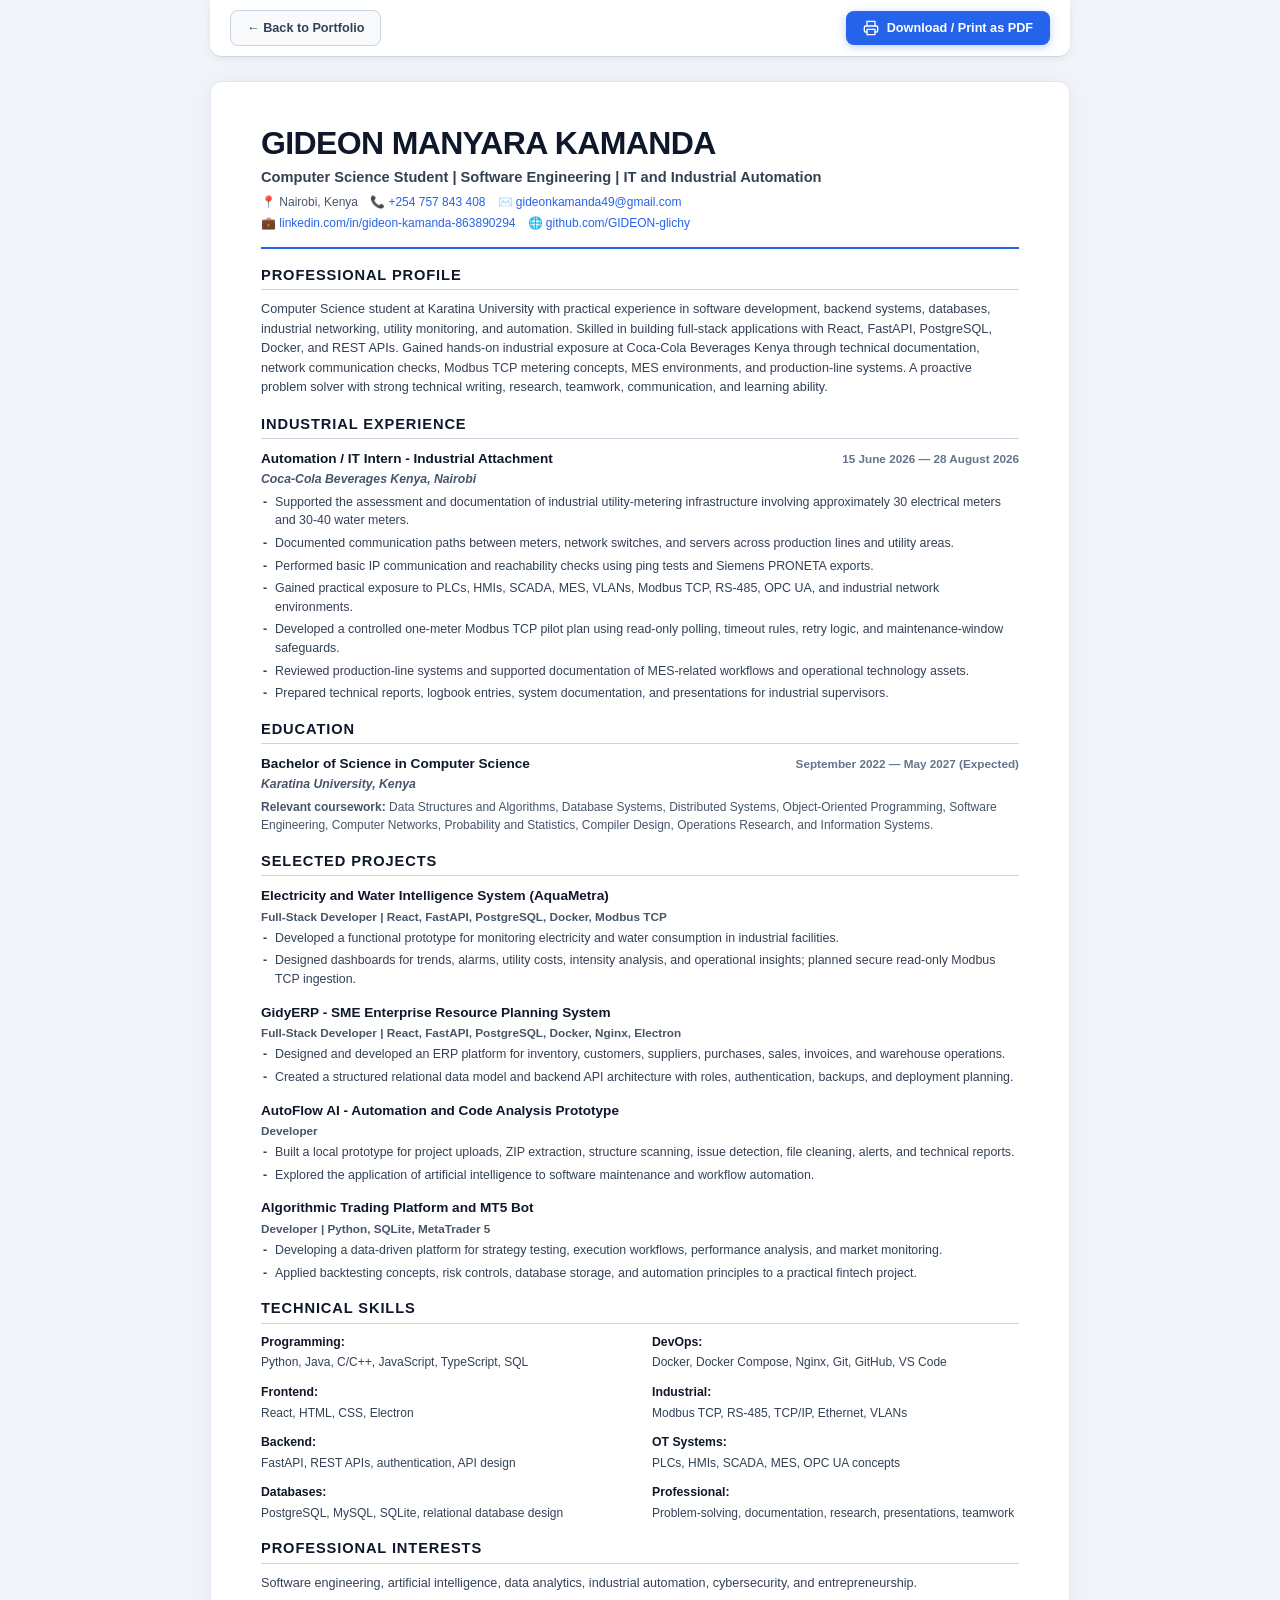
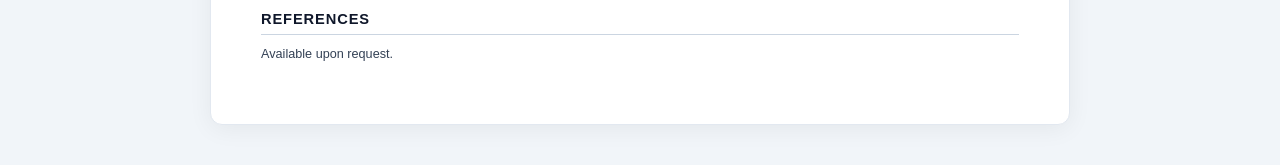
==== cv.html @ 9bbdd0fd "Add official curriculum vitae cv.html and link across portfolio" ====
<!doctype html>
<html lang="en">
<head>
  <meta charset="utf-8">
  <meta name="viewport" content="width=device-width, initial-scale=1">
  <title>Gideon Manyara Kamanda — Curriculum Vitae</title>
  <link rel="icon" href="data:image/svg+xml,<svg xmlns='http://www.w3.org/2000/svg' viewBox='0 0 100 100'><rect width='100' height='100' rx='25' fill='%232563eb'/><text x='50%' y='55%' dominant-baseline='central' text-anchor='middle' fill='%23ffffff' font-size='48' font-weight='900' font-family='sans-serif'>GK</text></svg>">
  <style>
    @page {
      size: A4;
      margin: 12mm 15mm;
    }
    *, *::before, *::after {
      box-sizing: border-box;
      margin: 0;
      padding: 0;
    }
    body {
      font-family: -apple-system, BlinkMacSystemFont, "Segoe UI", Roboto, "Helvetica Neue", Arial, sans-serif;
      color: #1e293b;
      background: #f1f5f9;
      font-size: 9.5pt;
      line-height: 1.45;
      padding-bottom: 40px;
    }

    /* Screen Action Bar */
    .top-bar {
      position: sticky;
      top: 0;
      z-index: 100;
      background: #ffffff;
      border-bottom: 1px solid #cbd5e1;
      box-shadow: 0 2px 8px rgba(0,0,0,0.07);
      padding: 10px 20px;
      display: flex;
      justify-content: space-between;
      align-items: center;
      max-width: 860px;
      margin: 0 auto 24px;
      border-radius: 0 0 12px 12px;
    }
    .top-bar a, .top-bar button {
      display: inline-flex;
      align-items: center;
      gap: 8px;
      padding: 8px 16px;
      border-radius: 8px;
      font-size: 9.5pt;
      font-weight: 600;
      text-decoration: none;
      cursor: pointer;
      border: 1px solid transparent;
      transition: all 150ms ease;
    }
    .btn-back {
      background: #f8fafc;
      border-color: #cbd5e1 !important;
      color: #334155;
    }
    .btn-back:hover {
      background: #e2e8f0;
    }
    .btn-print {
      background: #2563eb;
      color: #ffffff;
      box-shadow: 0 2px 8px rgba(37, 99, 235, 0.3);
    }
    .btn-print:hover {
      background: #1d4ed8;
      box-shadow: 0 4px 12px rgba(37, 99, 235, 0.4);
    }

    .cv-sheet {
      max-width: 860px;
      margin: 0 auto;
      background: #ffffff;
      padding: 44px 50px;
      border-radius: 12px;
      box-shadow: 0 4px 24px rgba(0,0,0,0.06);
      border: 1px solid #e2e8f0;
    }

    /* Header */
    header {
      border-bottom: 2.5px solid #2563eb;
      padding-bottom: 14px;
      margin-bottom: 16px;
    }
    h1 {
      font-size: 24pt;
      font-weight: 800;
      color: #0f172a;
      letter-spacing: -0.02em;
      text-transform: uppercase;
      line-height: 1.1;
    }
    .subtitle {
      font-size: 11pt;
      font-weight: 700;
      color: #334155;
      margin-top: 5px;
      margin-bottom: 6px;
    }
    .contact-line {
      display: flex;
      flex-wrap: wrap;
      gap: 12px;
      font-size: 9pt;
      color: #475569;
    }
    .contact-line a {
      color: #2563eb;
      text-decoration: none;
    }
    .contact-line a:hover {
      text-decoration: underline;
    }

    /* Section Styles */
    section {
      margin-bottom: 16px;
    }
    h2 {
      font-size: 11pt;
      font-weight: 800;
      text-transform: uppercase;
      letter-spacing: 0.06em;
      color: #0f172a;
      border-bottom: 1px solid #cbd5e1;
      padding-bottom: 3px;
      margin-bottom: 10px;
    }
    p {
      color: #334155;
      line-height: 1.55;
      margin-bottom: 8px;
    }

    /* Entries */
    .entry {
      margin-bottom: 14px;
    }
    .entry-head {
      display: flex;
      justify-content: space-between;
      align-items: baseline;
      margin-bottom: 2px;
      flex-wrap: wrap;
      gap: 4px;
    }
    .entry-title {
      font-weight: 800;
      font-size: 10.2pt;
      color: #0f172a;
    }
    .entry-company {
      font-weight: 600;
      font-size: 9.2pt;
      color: #475569;
      font-style: italic;
      margin-bottom: 4px;
    }
    .entry-date {
      font-size: 8.8pt;
      font-weight: 600;
      color: #64748b;
    }
    .project-role-tech {
      font-size: 8.8pt;
      font-weight: 600;
      color: #475569;
      margin-bottom: 4px;
    }

    ul {
      list-style-type: none;
      padding-left: 0;
      margin-top: 4px;
    }
    li {
      position: relative;
      padding-left: 14px;
      margin-bottom: 4px;
      font-size: 9.3pt;
      color: #334155;
      line-height: 1.5;
    }
    li::before {
      content: "-";
      position: absolute;
      left: 2px;
      color: #334155;
      font-weight: bold;
    }

    /* Skills Grid */
    .skills-grid {
      display: grid;
      grid-template-columns: 1fr 1fr;
      gap: 12px 24px;
      margin-top: 8px;
    }
    .skill-block strong {
      display: block;
      font-size: 9.2pt;
      color: #0f172a;
      margin-bottom: 2px;
    }
    .skill-block span {
      font-size: 9pt;
      color: #334155;
      line-height: 1.45;
    }

    /* Print Optimization */
    @media print {
      body {
        background: #ffffff;
        padding: 0;
      }
      .top-bar {
        display: none !important;
      }
      .cv-sheet {
        box-shadow: none;
        border: 0;
        padding: 0;
        max-width: 100%;
      }
      a {
        color: inherit;
        text-decoration: none;
      }
    }
  </style>
</head>
<body>
  <!-- Screen Floating Control Bar -->
  <aside class="top-bar" aria-label="CV controls">
    <a class="btn-back" href="index.html">
      ← Back to Portfolio
    </a>
    <button class="btn-print" type="button" onclick="window.print()">
      <svg width="16" height="16" viewBox="0 0 24 24" fill="none" stroke="currentColor" stroke-width="2" stroke-linecap="round" stroke-linejoin="round" aria-hidden="true"><polyline points="6 9 6 2 18 2 18 9"></polyline><path d="M6 18H4a2 2 0 0 1-2-2v-5a2 2 0 0 1 2-2h16a2 2 0 0 1 2 2v5a2 2 0 0 1-2 2h-2"></path><rect x="6" y="14" width="12" height="8"></rect></svg>
      Download / Print as PDF
    </button>
  </aside>

  <main class="cv-sheet">
    <header>
      <h1>GIDEON MANYARA KAMANDA</h1>
      <div class="subtitle">Computer Science Student | Software Engineering | IT and Industrial Automation</div>
      <div class="contact-line">
        <span>📍 Nairobi, Kenya</span>
        <span>📞 <a href="https://wa.me/254757843408">+254 757 843 408</a></span>
        <span>✉️ <a href="mailto:gideonkamanda49@gmail.com">gideonkamanda49@gmail.com</a></span>
      </div>
      <div class="contact-line" style="margin-top: 4px;">
        <span>💼 <a href="https://www.linkedin.com/in/gideon-kamanda-863890294" target="_blank" rel="noreferrer">linkedin.com/in/gideon-kamanda-863890294</a></span>
        <span>🌐 <a href="https://github.com/GIDEON-glichy" target="_blank" rel="noreferrer">github.com/GIDEON-glichy</a></span>
      </div>
    </header>

    <!-- Professional Profile -->
    <section>
      <h2>PROFESSIONAL PROFILE</h2>
      <p>
        Computer Science student at Karatina University with practical experience in software development, backend systems, databases, industrial networking, utility monitoring, and automation. Skilled in building full-stack applications with React, FastAPI, PostgreSQL, Docker, and REST APIs. Gained hands-on industrial exposure at Coca-Cola Beverages Kenya through technical documentation, network communication checks, Modbus TCP metering concepts, MES environments, and production-line systems. A proactive problem solver with strong technical writing, research, teamwork, communication, and learning ability.
      </p>
    </section>

    <!-- Industrial Experience -->
    <section>
      <h2>INDUSTRIAL EXPERIENCE</h2>
      <div class="entry">
        <div class="entry-head">
          <span class="entry-title">Automation / IT Intern - Industrial Attachment</span>
          <span class="entry-date">15 June 2026 — 28 August 2026</span>
        </div>
        <div class="entry-company">Coca-Cola Beverages Kenya, Nairobi</div>
        <ul>
          <li>Supported the assessment and documentation of industrial utility-metering infrastructure involving approximately 30 electrical meters and 30-40 water meters.</li>
          <li>Documented communication paths between meters, network switches, and servers across production lines and utility areas.</li>
          <li>Performed basic IP communication and reachability checks using ping tests and Siemens PRONETA exports.</li>
          <li>Gained practical exposure to PLCs, HMIs, SCADA, MES, VLANs, Modbus TCP, RS-485, OPC UA, and industrial network environments.</li>
          <li>Developed a controlled one-meter Modbus TCP pilot plan using read-only polling, timeout rules, retry logic, and maintenance-window safeguards.</li>
          <li>Reviewed production-line systems and supported documentation of MES-related workflows and operational technology assets.</li>
          <li>Prepared technical reports, logbook entries, system documentation, and presentations for industrial supervisors.</li>
        </ul>
      </div>
    </section>

    <!-- Education -->
    <section>
      <h2>EDUCATION</h2>
      <div class="entry">
        <div class="entry-head">
          <span class="entry-title">Bachelor of Science in Computer Science</span>
          <span class="entry-date">September 2022 — May 2027 (Expected)</span>
        </div>
        <div class="entry-company">Karatina University, Kenya</div>
        <p style="font-size: 9pt; color: #475569; margin-top: 3px;">
          <strong>Relevant coursework:</strong> Data Structures and Algorithms, Database Systems, Distributed Systems, Object-Oriented Programming, Software Engineering, Computer Networks, Probability and Statistics, Compiler Design, Operations Research, and Information Systems.
        </p>
      </div>
    </section>

    <!-- Selected Projects -->
    <section>
      <h2>SELECTED PROJECTS</h2>

      <div class="entry">
        <div class="entry-head">
          <span class="entry-title">Electricity and Water Intelligence System (AquaMetra)</span>
        </div>
        <div class="project-role-tech">Full-Stack Developer | React, FastAPI, PostgreSQL, Docker, Modbus TCP</div>
        <ul>
          <li>Developed a functional prototype for monitoring electricity and water consumption in industrial facilities.</li>
          <li>Designed dashboards for trends, alarms, utility costs, intensity analysis, and operational insights; planned secure read-only Modbus TCP ingestion.</li>
        </ul>
      </div>

      <div class="entry">
        <div class="entry-head">
          <span class="entry-title">GidyERP - SME Enterprise Resource Planning System</span>
        </div>
        <div class="project-role-tech">Full-Stack Developer | React, FastAPI, PostgreSQL, Docker, Nginx, Electron</div>
        <ul>
          <li>Designed and developed an ERP platform for inventory, customers, suppliers, purchases, sales, invoices, and warehouse operations.</li>
          <li>Created a structured relational data model and backend API architecture with roles, authentication, backups, and deployment planning.</li>
        </ul>
      </div>

      <div class="entry">
        <div class="entry-head">
          <span class="entry-title">AutoFlow AI - Automation and Code Analysis Prototype</span>
        </div>
        <div class="project-role-tech">Developer</div>
        <ul>
          <li>Built a local prototype for project uploads, ZIP extraction, structure scanning, issue detection, file cleaning, alerts, and technical reports.</li>
          <li>Explored the application of artificial intelligence to software maintenance and workflow automation.</li>
        </ul>
      </div>

      <div class="entry">
        <div class="entry-head">
          <span class="entry-title">Algorithmic Trading Platform and MT5 Bot</span>
        </div>
        <div class="project-role-tech">Developer | Python, SQLite, MetaTrader 5</div>
        <ul>
          <li>Developing a data-driven platform for strategy testing, execution workflows, performance analysis, and market monitoring.</li>
          <li>Applied backtesting concepts, risk controls, database storage, and automation principles to a practical fintech project.</li>
        </ul>
      </div>
    </section>

    <!-- Technical Skills -->
    <section>
      <h2>TECHNICAL SKILLS</h2>
      <div class="skills-grid">
        <div class="skill-block">
          <strong>Programming:</strong>
          <span>Python, Java, C/C++, JavaScript, TypeScript, SQL</span>
        </div>
        <div class="skill-block">
          <strong>DevOps:</strong>
          <span>Docker, Docker Compose, Nginx, Git, GitHub, VS Code</span>
        </div>
        <div class="skill-block">
          <strong>Frontend:</strong>
          <span>React, HTML, CSS, Electron</span>
        </div>
        <div class="skill-block">
          <strong>Industrial:</strong>
          <span>Modbus TCP, RS-485, TCP/IP, Ethernet, VLANs</span>
        </div>
        <div class="skill-block">
          <strong>Backend:</strong>
          <span>FastAPI, REST APIs, authentication, API design</span>
        </div>
        <div class="skill-block">
          <strong>OT Systems:</strong>
          <span>PLCs, HMIs, SCADA, MES, OPC UA concepts</span>
        </div>
        <div class="skill-block">
          <strong>Databases:</strong>
          <span>PostgreSQL, MySQL, SQLite, relational database design</span>
        </div>
        <div class="skill-block">
          <strong>Professional:</strong>
          <span>Problem-solving, documentation, research, presentations, teamwork</span>
        </div>
      </div>
    </section>

    <!-- Professional Interests -->
    <section>
      <h2>PROFESSIONAL INTERESTS</h2>
      <p>
        Software engineering, artificial intelligence, data analytics, industrial automation, cybersecurity, and entrepreneurship.
      </p>
    </section>

    <!-- References -->
    <section>
      <h2>REFERENCES</h2>
      <p>Available upon request.</p>
    </section>
  </main>
</body>
</html>
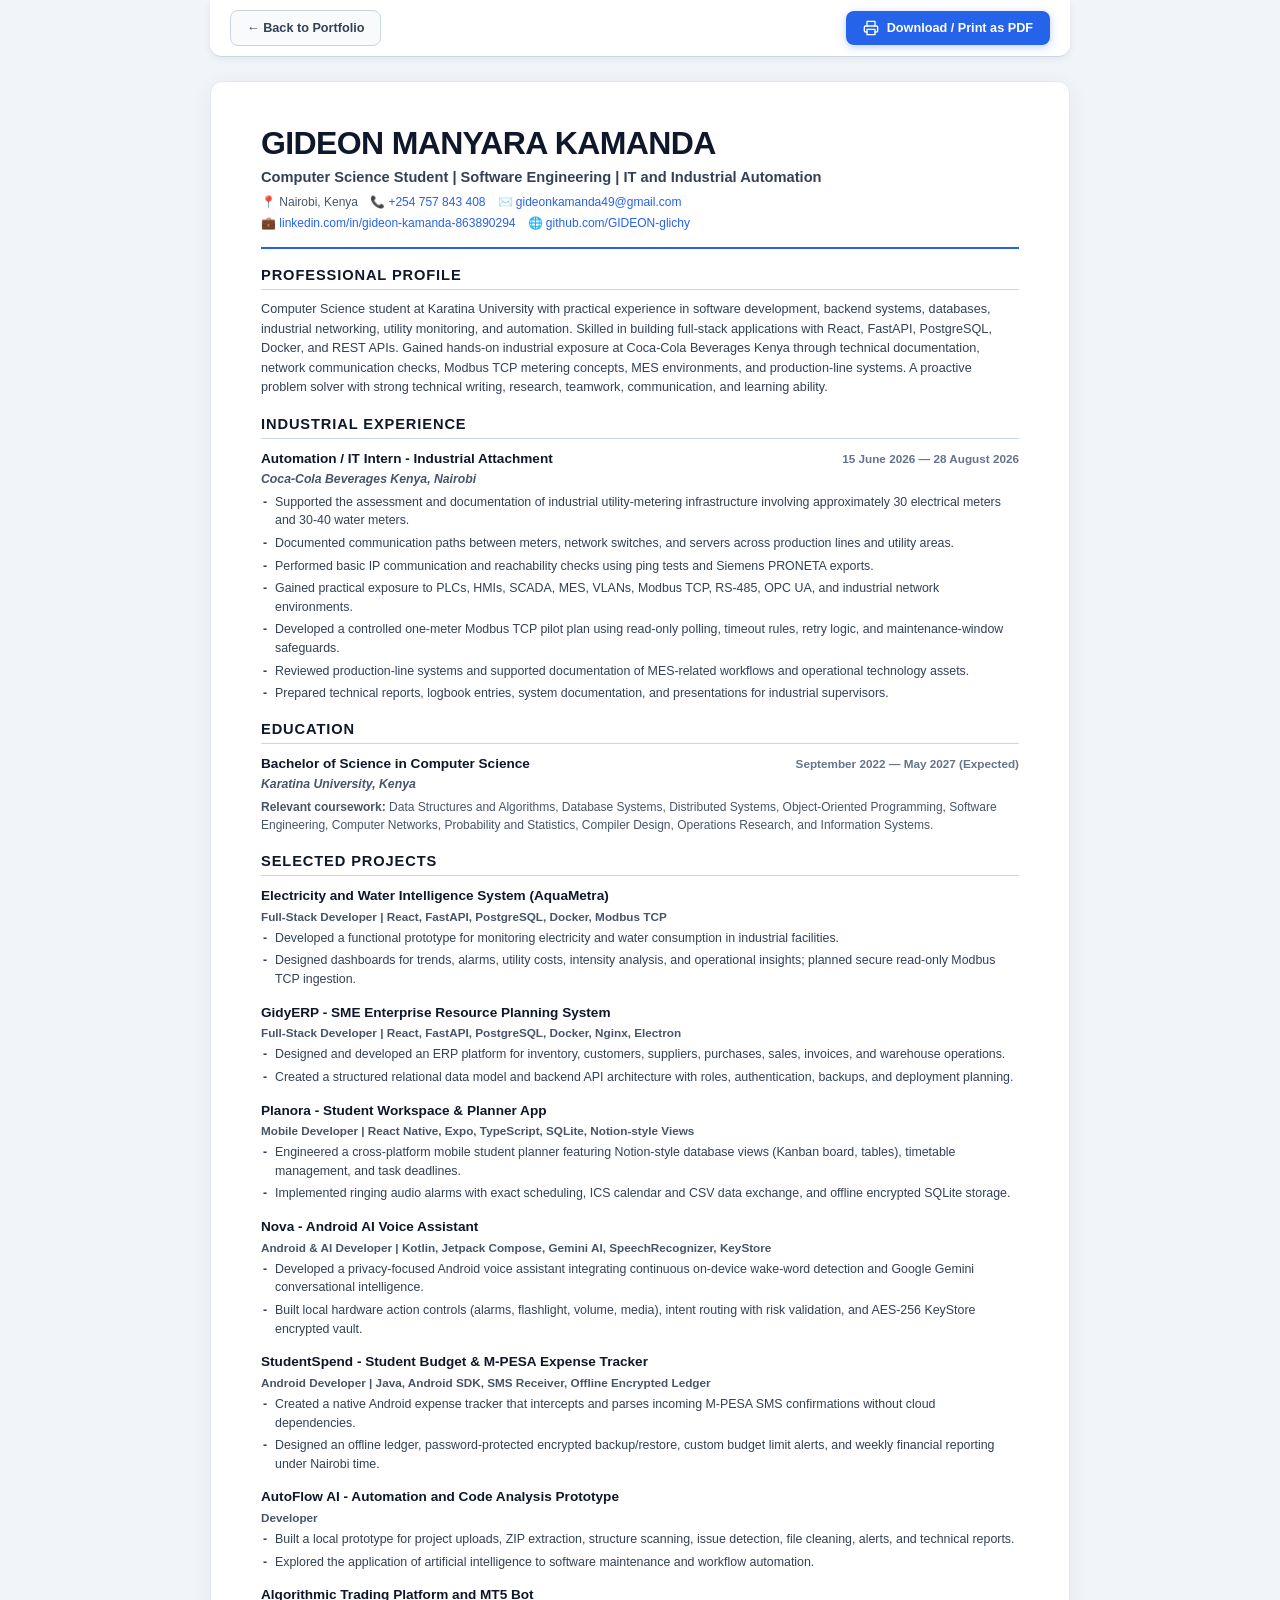
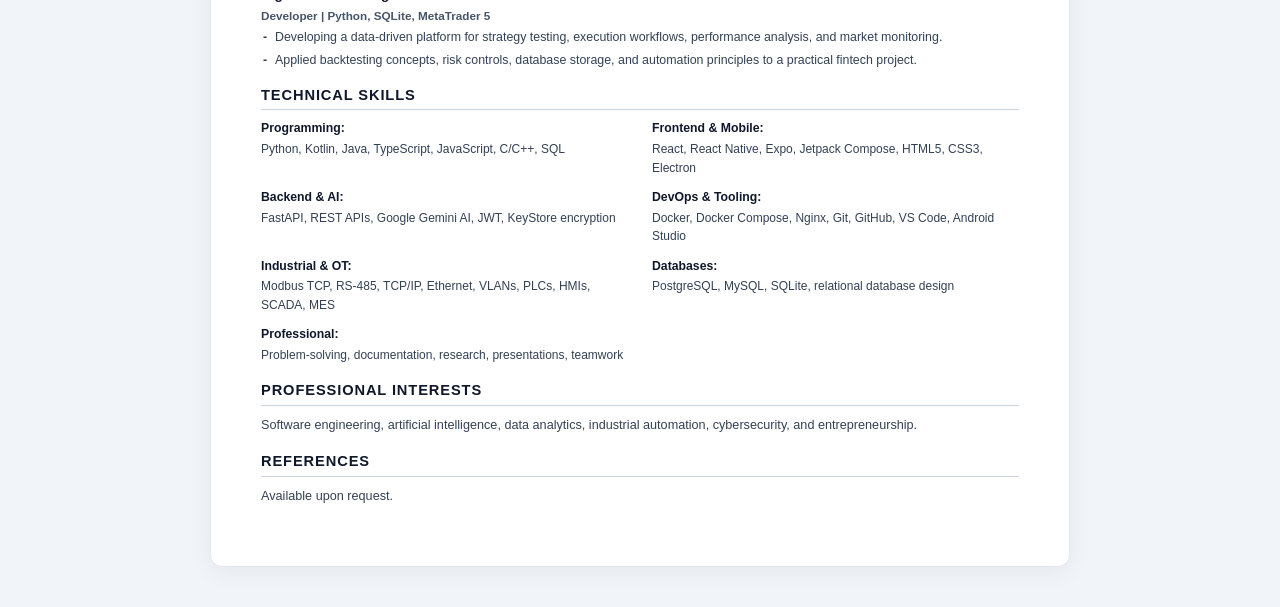
==== commit c4a4cc58: "feat: Showcase Planora, Nova, and StudentSpend apps across portfolio and CV" ====
--- a/cv.html
+++ b/cv.html
@@ -334,6 +334,39 @@
 
       <div class="entry">
         <div class="entry-head">
+          <span class="entry-title">Planora - Student Workspace & Planner App</span>
+        </div>
+        <div class="project-role-tech">Mobile Developer | React Native, Expo, TypeScript, SQLite, Notion-style Views</div>
+        <ul>
+          <li>Engineered a cross-platform mobile student planner featuring Notion-style database views (Kanban board, tables), timetable management, and task deadlines.</li>
+          <li>Implemented ringing audio alarms with exact scheduling, ICS calendar and CSV data exchange, and offline encrypted SQLite storage.</li>
+        </ul>
+      </div>
+
+      <div class="entry">
+        <div class="entry-head">
+          <span class="entry-title">Nova - Android AI Voice Assistant</span>
+        </div>
+        <div class="project-role-tech">Android & AI Developer | Kotlin, Jetpack Compose, Gemini AI, SpeechRecognizer, KeyStore</div>
+        <ul>
+          <li>Developed a privacy-focused Android voice assistant integrating continuous on-device wake-word detection and Google Gemini conversational intelligence.</li>
+          <li>Built local hardware action controls (alarms, flashlight, volume, media), intent routing with risk validation, and AES-256 KeyStore encrypted vault.</li>
+        </ul>
+      </div>
+
+      <div class="entry">
+        <div class="entry-head">
+          <span class="entry-title">StudentSpend - Student Budget & M-PESA Expense Tracker</span>
+        </div>
+        <div class="project-role-tech">Android Developer | Java, Android SDK, SMS Receiver, Offline Encrypted Ledger</div>
+        <ul>
+          <li>Created a native Android expense tracker that intercepts and parses incoming M-PESA SMS confirmations without cloud dependencies.</li>
+          <li>Designed an offline ledger, password-protected encrypted backup/restore, custom budget limit alerts, and weekly financial reporting under Nairobi time.</li>
+        </ul>
+      </div>
+
+      <div class="entry">
+        <div class="entry-head">
           <span class="entry-title">AutoFlow AI - Automation and Code Analysis Prototype</span>
         </div>
         <div class="project-role-tech">Developer</div>
@@ -361,27 +394,23 @@
       <div class="skills-grid">
         <div class="skill-block">
           <strong>Programming:</strong>
-          <span>Python, Java, C/C++, JavaScript, TypeScript, SQL</span>
-        </div>
-        <div class="skill-block">
-          <strong>DevOps:</strong>
-          <span>Docker, Docker Compose, Nginx, Git, GitHub, VS Code</span>
-        </div>
-        <div class="skill-block">
-          <strong>Frontend:</strong>
-          <span>React, HTML, CSS, Electron</span>
-        </div>
-        <div class="skill-block">
-          <strong>Industrial:</strong>
-          <span>Modbus TCP, RS-485, TCP/IP, Ethernet, VLANs</span>
-        </div>
-        <div class="skill-block">
-          <strong>Backend:</strong>
-          <span>FastAPI, REST APIs, authentication, API design</span>
-        </div>
-        <div class="skill-block">
-          <strong>OT Systems:</strong>
-          <span>PLCs, HMIs, SCADA, MES, OPC UA concepts</span>
+          <span>Python, Kotlin, Java, TypeScript, JavaScript, C/C++, SQL</span>
+        </div>
+        <div class="skill-block">
+          <strong>Frontend & Mobile:</strong>
+          <span>React, React Native, Expo, Jetpack Compose, HTML5, CSS3, Electron</span>
+        </div>
+        <div class="skill-block">
+          <strong>Backend & AI:</strong>
+          <span>FastAPI, REST APIs, Google Gemini AI, JWT, KeyStore encryption</span>
+        </div>
+        <div class="skill-block">
+          <strong>DevOps & Tooling:</strong>
+          <span>Docker, Docker Compose, Nginx, Git, GitHub, VS Code, Android Studio</span>
+        </div>
+        <div class="skill-block">
+          <strong>Industrial & OT:</strong>
+          <span>Modbus TCP, RS-485, TCP/IP, Ethernet, VLANs, PLCs, HMIs, SCADA, MES</span>
         </div>
         <div class="skill-block">
           <strong>Databases:</strong>
